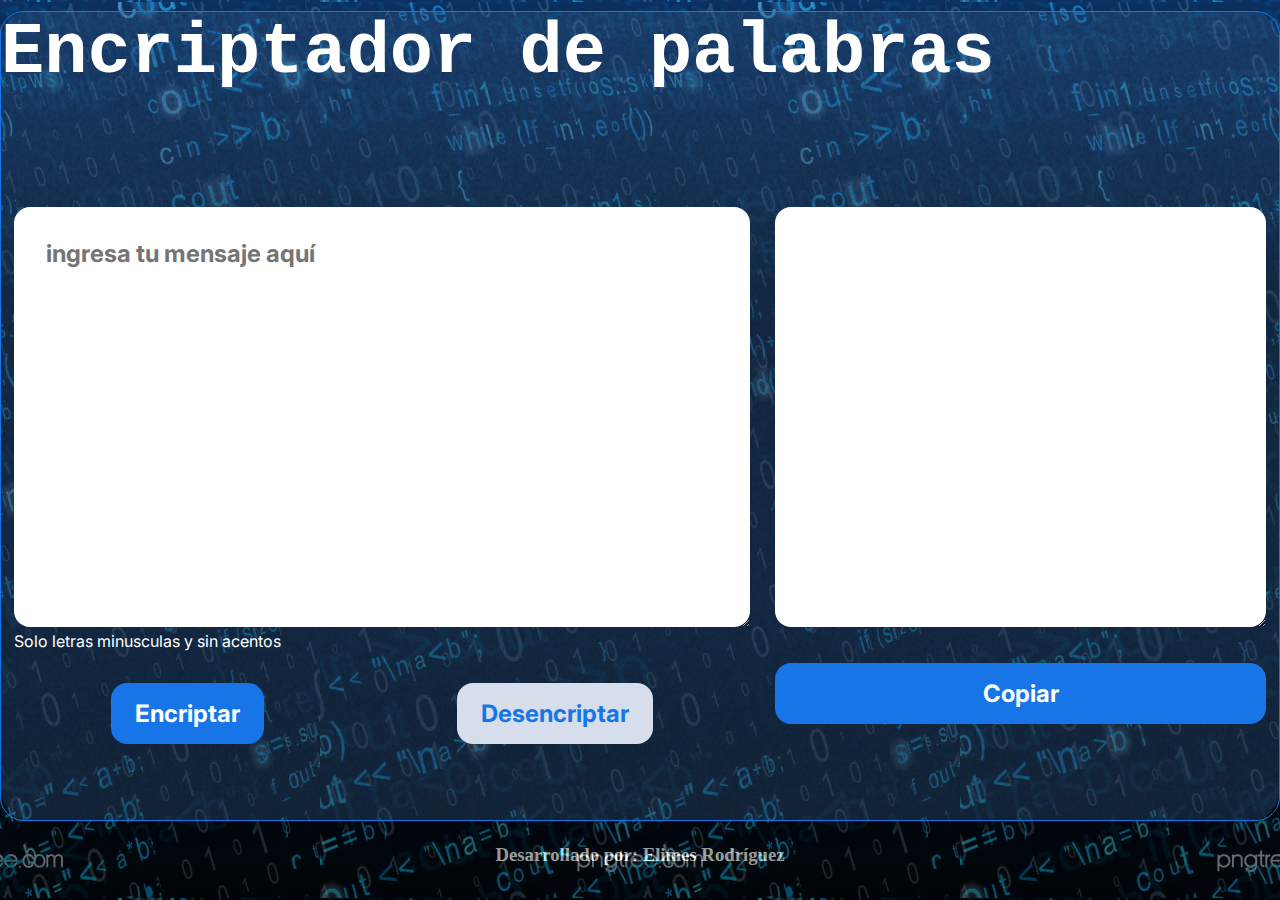
==== index.html @ 91e1f069 "primer commit" ====
<!DOCTYPE html>
<html lang="es">
  <head>
    <meta charset="UTF-8" />
        <link
      href="https://fonts.googleapis.com/css2?family=Chakra+Petch:wght@700&family=Inter:wght@400;700&display=swap"
      rel="stylesheet"
    />
    <link rel="stylesheet" href="style.css" />
    <title>Encriptador</title>
  </head>

  <body>
    <div class="contenedor_general">
      <div class="contenedor_titulo">
        <h1 id="titulo">Encriptador de palabras</h1>
      </div>

      <div class="contenedor_app">
        <div class="contenedor_entrada">

          <textarea type="text" class="contenedor_input" id="input_entrada" placeholder="ingresa tu mensaje aquí"></textarea>
        
          <p class="mensaje">Solo letras minusculas y sin acentos</p>

          <div class="contenedor_botones">
            <div id="contenedor_boton_1">
              <button class="contenedor_boton" onclick="encripta()" type="button">Encriptar</button>
            </div>
            <div id="contenedor_boton_2">
              <button class="contenedor_boton_desencripta" type="button" onclick="desencripta()">Desencriptar</button>
            </div>
          </div>
        
        </div>
        <div class="contenedor_salida" id="miDiv">
          <textarea type="text" class="contenedor_input" id="input_salida" ></textarea>
          <p class="mensaje_salida"></p>
          <div id="contenedor_boton_3">
            <button class="contenedor_boton" onclick="seleccionarTexto()" type="button">Copiar</button>
          </div>
        </div>
      </div>

    </div>
    <footer class="pie_pagina">
      <h3>Desarrollado por: Elimes Rodríguez</h3>
    </footer>



    <script src="app.js"></script>
  </body>
</html>
---- style.css ----
* {
    box-sizing: border-box;
    margin: 0;
    padding: 0;
    color: white;
}

body {
    background: linear-gradient(#1354A5 0%, #041832 33.33%, #041832 66.67%, #01080E 100%);
    height: 100vh;
    display: flex;
    align-items: center;
    justify-content: center;
    flex-direction: row;
    flex-wrap: wrap;
}


body::before {
    background-image: url("img/otra.jpg");
    background-repeat: repeat;
    background-position: center;
    content: "";
    display: block;
    position: absolute;
    width: 100%;
    height: 100%;
    opacity: 0.4;
}

.contenedor_general {
    width: 100%;
    height: 90%;
    display: flex;
    flex-direction: row;
    flex-wrap: wrap;
    border-radius: 24px;
    border: 1px solid #1875E8;
    box-shadow: 4px 4px 20px 0px rgba(1, 8, 14, 0.15);
    background-image: url("img/Ruido.png");
    background-size: 100% 100%;
    position: relative;
}

.contenedor_titulo {
    display:flex;
    height: 10%;
    
}

.contenedor_app {
    display: flex;
    flex-direction:row;
    height: 65%;
    width: 100%;
    justify-content: center;

}
.contenedor_entrada {
    width: 120%;
    height: 100%;
    margin: 1%;
}
.contenedor_salida {
    width: 80%;
    height: 100%;
    margin: 1%;
}

.contenedor_input {
    height: 80%;
    border-radius: 16px;
    background-color: #FFF;
    border: none;
    color: #1875E8;
    padding: 2rem;
    font-size: 24px;
    font-weight: 700;
    font-family: 'Inter', sans-serif;
}

#input_entrada {
    width: 100%;
}

#input_salida {
    width: 100%;
}

.contenedor_botones {
    width: 100%;
    display:flex;
    justify-content: space-around;

}

.contenedor_boton {
    border-radius: 16px;
    background: #1875E8;
    padding: 16px 24px;
    width: 100%;
    font-size: 24px;
    font-weight: 700;
    border: none;
    margin-top: 2rem;
}

.contenedor_boton_desencripta{
    border-radius: 16px;
    background: #d5deea;
    color: #1875E8;
    padding: 16px 24px;
    width: 100%;
    font-size: 24px;
    font-weight: 700;
    border: none;
    margin-top: 2rem;
}

h1 {
    font-family:'Courier New', Courier, monospace, sans-serif;
    font-size: 72px;
}

p,
button {
    font-family: 'Inter', sans-serif;
}

.texto__parrafo {
    font-size: 32px;
    font-weight: 400;
}

.pie_pagina {
    height: 5%;
    justify-content:center;
    color: aqua;
    margin: 0;
    padding: 0;
}
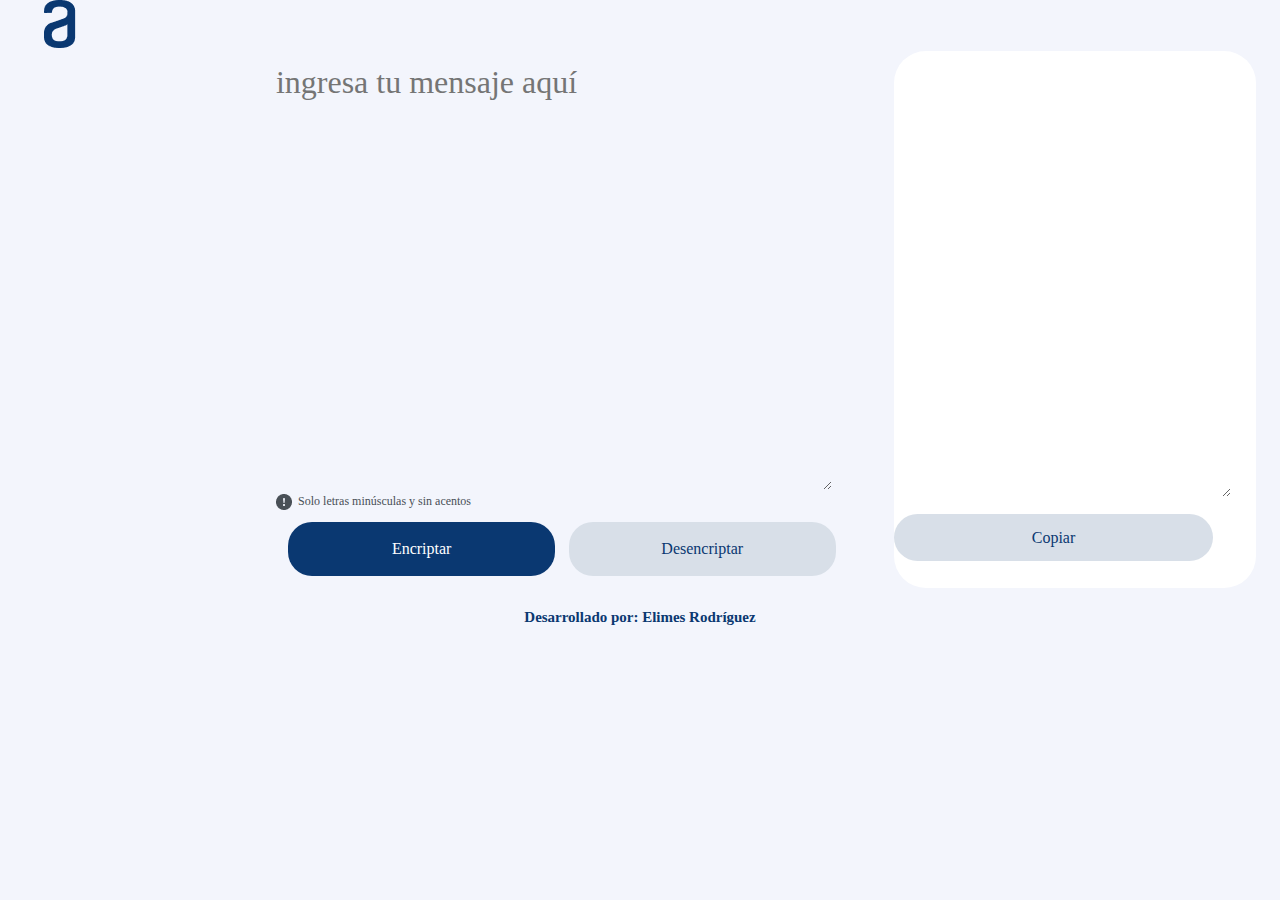
==== commit b3ddc232: "actualiza html y css" ====
--- a/index.html
+++ b/index.html
@@ -2,53 +2,86 @@
 <html lang="es">
   <head>
     <meta charset="UTF-8" />
-        <link
+    <link
       href="https://fonts.googleapis.com/css2?family=Chakra+Petch:wght@700&family=Inter:wght@400;700&display=swap"
       rel="stylesheet"
     />
-    <link rel="stylesheet" href="style.css" />
+    <link rel="stylesheet" href="/style/style.css" />
     <title>Encriptador</title>
   </head>
+  <body>
+    <header class="encabezado"></header>
 
-  <body>
-    <div class="contenedor_general">
-      <div class="contenedor_titulo">
-        <h1 id="titulo">Encriptador de palabras</h1>
+    <main class="contenedor">
+      <div class="contenedor__logo">
+        <img src="/assets/Logo.png" />
       </div>
 
-      <div class="contenedor_app">
-        <div class="contenedor_entrada">
+      <section class="contenedor__entrada">
+        <!--
+        <input
+          id="input_entrada"
+          class="contenedor__entrada__texto"
+          placeholder="Ingrese el texto aquí"
+        >
+      </input>
+-->
+        <textarea
+          type="text"
+          id="input_entrada"
+          class="contenedor__entrada__texto"
+          placeholder="ingresa tu mensaje aquí"
+        ></textarea>
 
-          <textarea type="text" class="contenedor_input" id="input_entrada" placeholder="ingresa tu mensaje aquí"></textarea>
-        
-          <p class="mensaje">Solo letras minusculas y sin acentos</p>
+        <div class="contenedor__entrada__info">
+          <img src="/assets/bi_exclamation-circle-fill.png" />
+          <p>Solo letras minúsculas y sin acentos</p>
+        </div>
+        <div class="contenedor__entrada__botones">
+          <button onclick="encripta()" class="contenedor__entrada__boton1">
+            Encriptar
+          </button>
+          <button onclick="desencripta()" class="contenedor__entrada__boton2">
+            Desencriptar
+          </button>
+        </div>
+      </section>
 
-          <div class="contenedor_botones">
-            <div id="contenedor_boton_1">
-              <button class="contenedor_boton" onclick="encripta()" type="button">Encriptar</button>
-            </div>
-            <div id="contenedor_boton_2">
-              <button class="contenedor_boton_desencripta" type="button" onclick="desencripta()">Desencriptar</button>
-            </div>
-          </div>
-        
-        </div>
-        <div class="contenedor_salida" id="miDiv">
-          <textarea type="text" class="contenedor_input" id="input_salida" ></textarea>
-          <p class="mensaje_salida"></p>
-          <div id="contenedor_boton_3">
-            <button class="contenedor_boton" onclick="seleccionarTexto()" type="button">Copiar</button>
+      <div class="contenedor__salida">
+        <!--
+        <div id="inicial">
+          <img class="contenedor__salida__imagen" src="/assets/Muñeco.png" />
+          <div class="contenedor__salida__mensajes">
+            <p class="contenedor__salida__mensaje1">
+              Ningún mensaje fue encontrado
+            </p>
+            <p class="contenedor__salida__mensaje2">
+              Ingresa el texto que desees encriptar o desencriptar.
+            </p>
           </div>
         </div>
+
+        -->
+        <div class="contenedor__salida" id="resto">
+          <textarea
+            type="text"
+            id="input_salida"
+            class="contenedor__salida__texto"
+          ></textarea>
+          <button
+            onclick="seleccionarTexto()"
+            class="contenedor__salida__boton"
+          >
+            Copiar
+          </button>
+        </div>
       </div>
+    </main>
 
-    </div>
     <footer class="pie_pagina">
       <h3>Desarrollado por: Elimes Rodríguez</h3>
     </footer>
 
-
-
     <script src="app.js"></script>
   </body>
 </html>
--- a/style/style.css
+++ b/style/style.css
@@ -0,0 +1,175 @@
+@import url('https://fonts.googleapis.com/css2?family=Inter:wght@100..900&display=swap');
+
+:root {
+    --color-primario : #F3F5FC;
+    --color-secundario : #0A3871;
+    --color-terciario : #FFF;
+    --color-cuaternario : #495057;
+    --color-quintario : #D8DFE8;
+    --color-tex: #343A40;
+
+
+    --fuente-primaria : font-family: "Inter", sans-serif;
+
+}
+
+* {
+    margin: 0;
+    padding: 0;
+}
+
+
+body {
+    background-color:var(--color-primario);
+    color: var(--color-secundario);
+    box-sizing: border-box;
+    margin: 0;
+    padding: 0;
+    height: 596px;
+    
+}
+
+.contenedor {
+    display: flex;
+    width: 100%;
+    height: 100%;
+
+}
+ 
+.contenedor__logo {
+    width: 22.33%;
+}
+
+.contenedor__entrada {
+    margin-top: 5%;
+    width: 50%;
+    border: none;
+}
+
+.contenedor__entrada__texto {
+    border: none;
+    background-color: var(--color-primario);
+    width: 90%;
+    height: 80%;
+    font-family: var(--fuente-primaria);
+    font-size: 2rem; 
+    color: var(--color-secundario);
+}
+
+.contenedor__entrada__info {
+    display: flex;
+    align-items: center;
+    font-family: var(--fuente-primaria);
+    font-size: 0.75rem;
+    color:  var(--color-cuaternario);
+    gap: 1%;
+}
+
+.contenedor__entrada__botones {
+    display: flex;
+    gap: 2.3%;
+    margin: 2%;
+
+}
+
+.contenedor__entrada__boton1{
+    width: 45%;
+    padding: 3%;
+    border-radius: 24px;
+    border: none;
+    background-color: var(--color-secundario);
+    color: var(--color-terciario);
+    font-family: var(--fuente-primaria);
+    font-size: 1rem;
+}
+
+.contenedor__entrada__boton2{
+    width: 45%;
+    padding: 3%;
+    border-radius: 24px;
+    background-color: var(--color-quintario);
+    color: var(--color-secundario);
+    font-family: var(--fuente-primaria);
+    font-size: 1rem;
+    border: 1px;
+    border-color: var(--color-secundario);
+}
+.contenedor__salida{
+    height: 90%;
+    margin-right: 1.9%;
+    margin-top: 4%;
+    margin-bottom: 4%;
+    background-color: var(--color-terciario);
+    border-radius: 32px;
+    display: flex;
+    flex-direction: column;
+    justify-content: space-around;
+
+}
+
+.contenedor__salida__imagen{
+    width: 90%;
+
+}
+
+.contenedor__salida__texto{
+    border: none;
+    width: 90%;
+    height: 90%;
+    font-family: var(--fuente-primaria);
+    font-size: 2rem; 
+    color: var(--color-secundario);
+    justify-content: center;
+    margin: 5%;
+}
+
+.contenedor__salida__mensajes {
+    display: flex;
+    width: 80%;
+    flex-direction: column;
+    align-content: center;
+    justify-content: center;
+    gap: 1%;
+}
+
+.contenedor__salida__mensaje1{
+    font-family: var(--fuente-primaria);
+    font-weight: 700;
+    font-size: 1.5;
+    color: var(--color-tex);
+    padding: 2%;
+
+}
+
+.contenedor__salida__mensaje2{
+    font-family: var(--fuente-primaria);
+    font-weight: 400;
+    font-size: 1;
+    color: var(--color-tex);
+    padding: 2%;
+
+
+}
+.contenedor__salida__boton{
+    width: 90%;
+    padding: 4%;
+    border-radius: 24px;
+    background-color: var(--color-quintario);
+    color: var(--color-secundario);
+    font-family: var(--fuente-primaria);
+    font-size: 1rem;
+    border: 1px;
+}
+
+/*
+#inicial, #resto {
+    display: none;
+}
+*/
+footer {
+    display: flex;
+    padding: 1%;
+    justify-content: center;
+    font-family: var(--fuente-primaria);
+    font-size: .8rem;
+}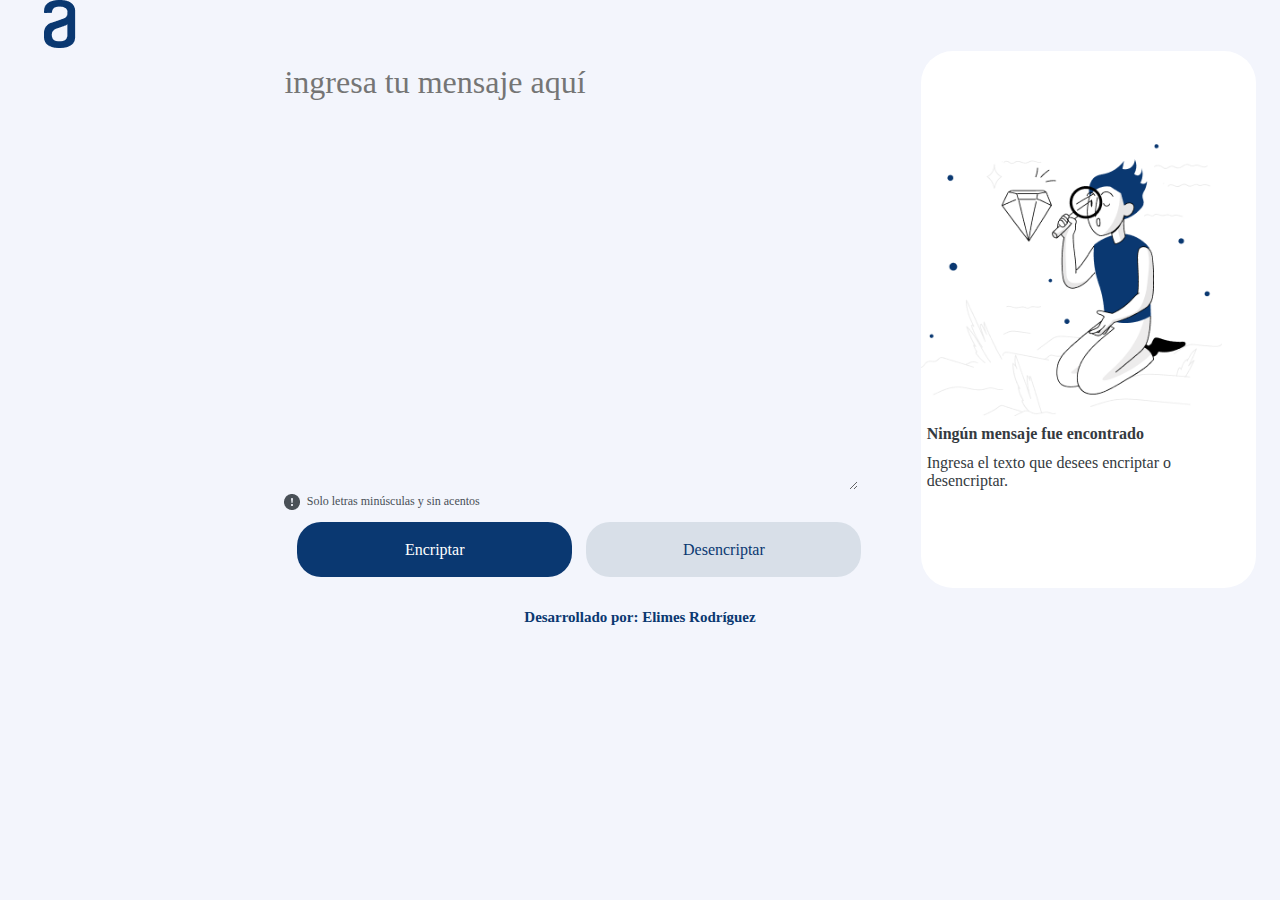
==== commit e5182796: "Alterna cuadro salida" ====
--- a/index.html
+++ b/index.html
@@ -31,6 +31,7 @@
           id="input_entrada"
           class="contenedor__entrada__texto"
           placeholder="ingresa tu mensaje aquí"
+          oninput="toggleDivs()"
         ></textarea>
 
         <div class="contenedor__entrada__info">
@@ -48,7 +49,7 @@
       </section>
 
       <div class="contenedor__salida">
-        <!--
+
         <div id="inicial">
           <img class="contenedor__salida__imagen" src="/assets/Muñeco.png" />
           <div class="contenedor__salida__mensajes">
@@ -61,7 +62,6 @@
           </div>
         </div>
 
-        -->
         <div class="contenedor__salida" id="resto">
           <textarea
             type="text"
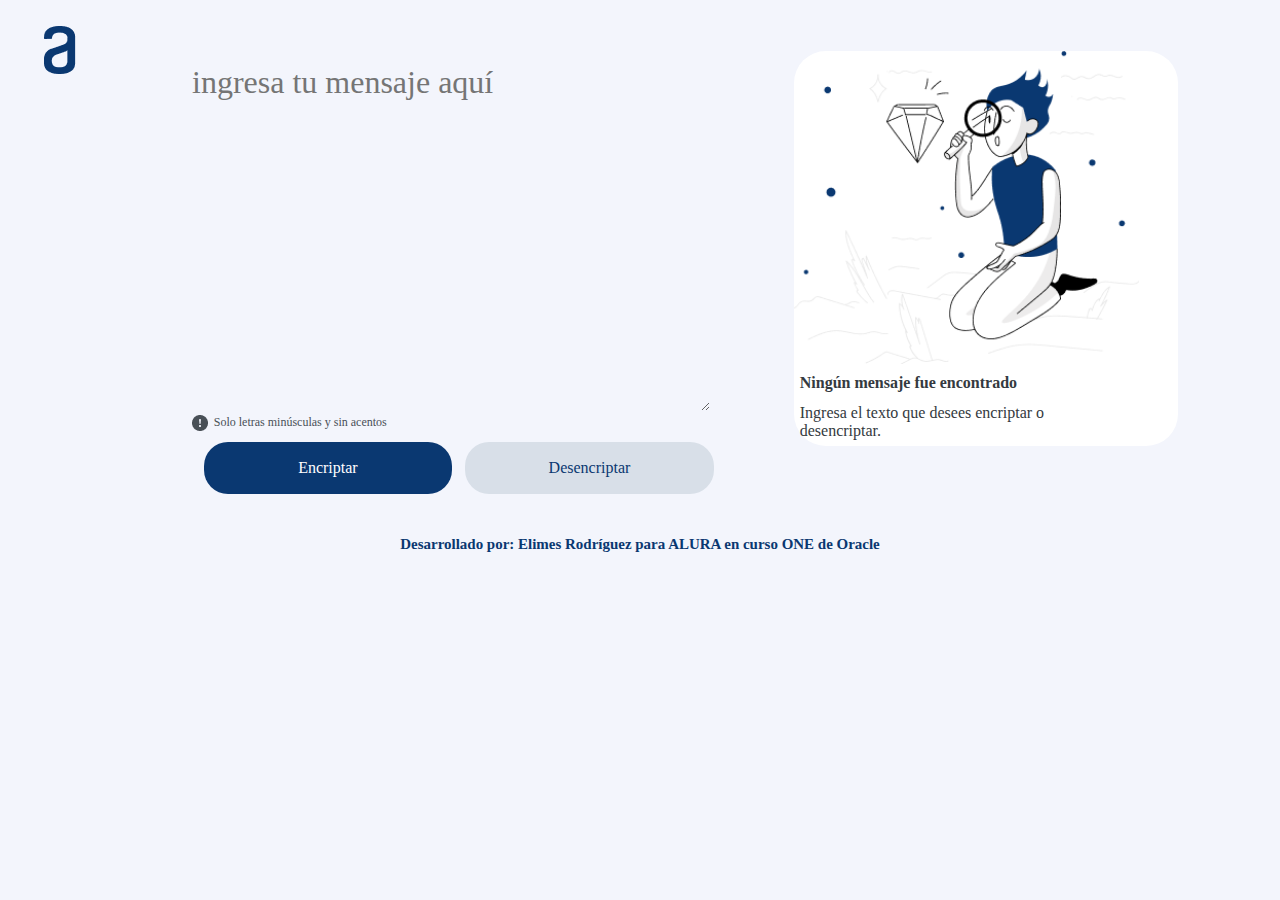
==== commit 14a7967e: "agrega responsividad" ====
--- a/index.html
+++ b/index.html
@@ -18,14 +18,6 @@
       </div>
 
       <section class="contenedor__entrada">
-        <!--
-        <input
-          id="input_entrada"
-          class="contenedor__entrada__texto"
-          placeholder="Ingrese el texto aquí"
-        >
-      </input>
--->
         <textarea
           type="text"
           id="input_entrada"
@@ -47,10 +39,9 @@
           </button>
         </div>
       </section>
-
-      <div class="contenedor__salida">
-
-        <div id="inicial">
+      <!--
+      <section class="contenedor__salida">
+        <div class="contenedor__salida2" id="inicial">
           <img class="contenedor__salida__imagen" src="/assets/Muñeco.png" />
           <div class="contenedor__salida__mensajes">
             <p class="contenedor__salida__mensaje1">
@@ -62,7 +53,36 @@
           </div>
         </div>
 
-        <div class="contenedor__salida" id="resto">
+        <div class="contenedor__salida2" id="resto">
+          <input
+            type="text"
+            id="input_salida"
+            class="contenedor__salida__texto"
+          ></input>
+          <button
+            onclick="seleccionarTexto()"
+            class="contenedor__salida__boton"
+          >
+            Copiar
+          </button>
+        </div>
+      </section>
+-->
+      <!--de chat gpt-->
+      <section class="contenedor__salida">
+        <div class="contenedor__salida2" id="inicial">
+          <img class="contenedor__salida__imagen" src="/assets/Muñeco.png" />
+          <div class="contenedor__salida__mensajes">
+            <p class="contenedor__salida__mensaje1">
+              Ningún mensaje fue encontrado
+            </p>
+            <p class="contenedor__salida__mensaje2">
+              Ingresa el texto que desees encriptar o desencriptar.
+            </p>
+          </div>
+        </div>
+
+        <div class="contenedor__salida2" id="resto">
           <textarea
             type="text"
             id="input_salida"
@@ -75,11 +95,15 @@
             Copiar
           </button>
         </div>
-      </div>
+      </section>
+
+      <!--fin de chat GPT-->
     </main>
 
     <footer class="pie_pagina">
-      <h3>Desarrollado por: Elimes Rodríguez</h3>
+      <h3>
+        Desarrollado por: Elimes Rodríguez para ALURA en curso ONE de Oracle
+      </h3>
     </footer>
 
     <script src="app.js"></script>
--- a/style/style.css
+++ b/style/style.css
@@ -1,15 +1,13 @@
 @import url('https://fonts.googleapis.com/css2?family=Inter:wght@100..900&display=swap');
 
 :root {
-    --color-primario : #F3F5FC;
-    --color-secundario : #0A3871;
-    --color-terciario : #FFF;
-    --color-cuaternario : #495057;
-    --color-quintario : #D8DFE8;
+    --color-primario: #F3F5FC;
+    --color-secundario: #0A3871;
+    --color-terciario: #FFF;
+    --color-cuaternario: #495057;
+    --color-quintario: #D8DFE8;
     --color-tex: #343A40;
-
-
-    --fuente-primaria : font-family: "Inter", sans-serif;
+    --fuente-primaria: font-family: "Inter", sans-serif;
 
 }
 
@@ -20,13 +18,13 @@
 
 
 body {
-    background-color:var(--color-primario);
+    background-color: var(--color-primario);
     color: var(--color-secundario);
     box-sizing: border-box;
     margin: 0;
     padding: 0;
-    height: 596px;
-    
+    min-height: 100vh;
+
 }
 
 .contenedor {
@@ -35,14 +33,16 @@
     height: 100%;
 
 }
- 
+
 .contenedor__logo {
-    width: 22.33%;
+    padding-top: 2%;
+    width: 15%;
 }
 
 .contenedor__entrada {
     margin-top: 5%;
-    width: 50%;
+    width: 45%;
+    
     border: none;
 }
 
@@ -52,7 +52,7 @@
     width: 90%;
     height: 80%;
     font-family: var(--fuente-primaria);
-    font-size: 2rem; 
+    font-size: 2rem;
     color: var(--color-secundario);
 }
 
@@ -61,7 +61,7 @@
     align-items: center;
     font-family: var(--fuente-primaria);
     font-size: 0.75rem;
-    color:  var(--color-cuaternario);
+    color: var(--color-cuaternario);
     gap: 1%;
 }
 
@@ -72,7 +72,7 @@
 
 }
 
-.contenedor__entrada__boton1{
+.contenedor__entrada__boton1 {
     width: 45%;
     padding: 3%;
     border-radius: 24px;
@@ -83,7 +83,11 @@
     font-size: 1rem;
 }
 
-.contenedor__entrada__boton2{
+.contenedor__entrada__boton1:hover {
+    cursor: pointer;
+}
+
+.contenedor__entrada__boton2 {
     width: 45%;
     padding: 3%;
     border-radius: 24px;
@@ -94,33 +98,36 @@
     border: 1px;
     border-color: var(--color-secundario);
 }
-.contenedor__salida{
+
+.contenedor__entrada__boton1:hover {
+    cursor: pointer;
+}
+
+.contenedor__salida {
     height: 90%;
-    margin-right: 1.9%;
+    width: 30%;
+    margin-right: 0;
     margin-top: 4%;
     margin-bottom: 4%;
+    margin-left: 2%;
     background-color: var(--color-terciario);
     border-radius: 32px;
     display: flex;
     flex-direction: column;
-    justify-content: space-around;
-
-}
-
-.contenedor__salida__imagen{
-    width: 90%;
-
-}
-
-.contenedor__salida__texto{
-    border: none;
-    width: 90%;
-    height: 90%;
-    font-family: var(--fuente-primaria);
-    font-size: 2rem; 
-    color: var(--color-secundario);
-    justify-content: center;
-    margin: 5%;
+    align-content: center;
+    justify-content: center;
+}
+
+.contenedor__salida2{
+    width: 100%;
+    display: flex;
+    flex-direction: column;
+    align-content: center;
+    justify-content: center;
+}
+
+.contenedor__salida__imagen {
+    width: 90%;
 }
 
 .contenedor__salida__mensajes {
@@ -128,48 +135,85 @@
     width: 80%;
     flex-direction: column;
     align-content: center;
-    justify-content: center;
     gap: 1%;
 }
 
-.contenedor__salida__mensaje1{
+.contenedor__salida__mensaje1 {
     font-family: var(--fuente-primaria);
     font-weight: 700;
     font-size: 1.5;
     color: var(--color-tex);
     padding: 2%;
-
-}
-
-.contenedor__salida__mensaje2{
+}
+
+.contenedor__salida__mensaje2 {
     font-family: var(--fuente-primaria);
     font-weight: 400;
     font-size: 1;
     color: var(--color-tex);
     padding: 2%;
-
-
-}
-.contenedor__salida__boton{
+}
+
+.contenedor__salida__texto {
+    border: none;
+    width: 90%;
+    height: 80%;
+    font-family: var(--fuente-primaria);
+    font-size: 2rem;
+    color: var(--color-secundario);
+    display: flex;
+    justify-content: center;
+    margin: 5%;
+}
+
+.contenedor__salida__boton {
     width: 90%;
     padding: 4%;
+    margin-bottom: 2%;
+    border: solid 1px black;
+    /*border-color: var();*/
     border-radius: 24px;
-    background-color: var(--color-quintario);
+    background-color: var(--color-terciario);
     color: var(--color-secundario);
     font-family: var(--fuente-primaria);
     font-size: 1rem;
     border: 1px;
 }
 
-/*
-#inicial, #resto {
-    display: none;
-}
-*/
+.contenedor__salida__boton:hover {
+    cursor: pointer;
+}
+
 footer {
     display: flex;
-    padding: 1%;
+    padding: 3%;
     justify-content: center;
     font-family: var(--fuente-primaria);
     font-size: .8rem;
+}
+
+@media (max-width: 1200px) {
+    .contenedor {
+        flex-direction: column;
+    }
+
+    .contenedor__entrada {
+        width: 100%;
+        height: 40%;
+        margin-bottom: 10%;
+    }
+    .contenedor__salida {
+        width: 100%;
+        height: 40%;
+    }
+
+    .contenedor__salida__imagen {
+       visibility: hidden;
+    }
+}
+
+@media (max-width: 800px) {
+    .contenedor__entrada__botones {
+        flex-direction: column;
+    }
 }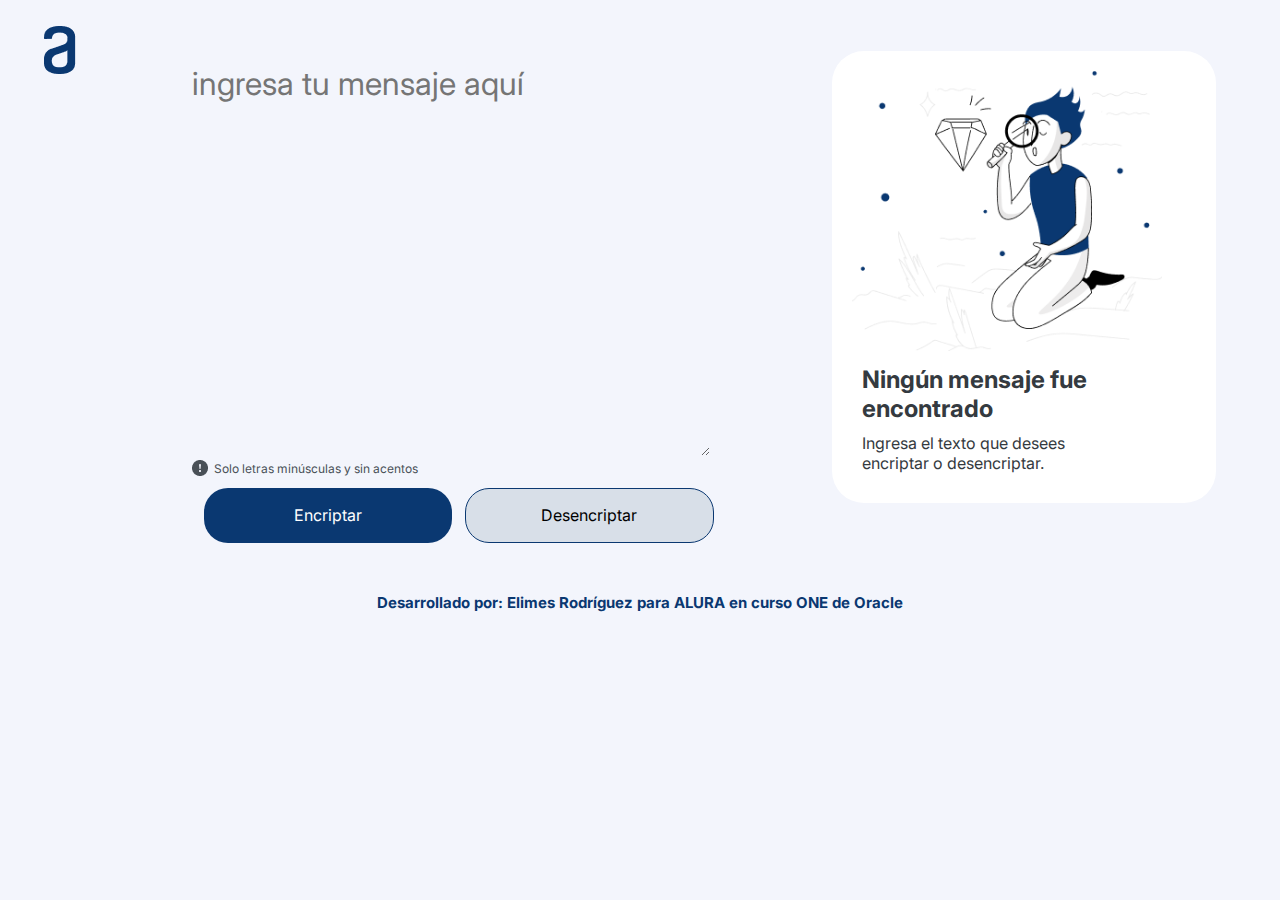
==== commit 7c8bf0ee: "Ajutar detalles finales" ====
--- a/index.html
+++ b/index.html
@@ -2,21 +2,16 @@
 <html lang="es">
   <head>
     <meta charset="UTF-8" />
-    <link
-      href="https://fonts.googleapis.com/css2?family=Chakra+Petch:wght@700&family=Inter:wght@400;700&display=swap"
-      rel="stylesheet"
-    />
+    <link href="https://fonts.googleapis.com/css2?family=Chakra+Petch:wght@700&family=Inter:wght@400;700&display=swap" rel="stylesheet" />
     <link rel="stylesheet" href="/style/style.css" />
     <title>Encriptador</title>
   </head>
   <body>
     <header class="encabezado"></header>
-
     <main class="contenedor">
       <div class="contenedor__logo">
         <img src="/assets/Logo.png" />
       </div>
-
       <section class="contenedor__entrada">
         <textarea
           type="text"
@@ -25,87 +20,32 @@
           placeholder="ingresa tu mensaje aquí"
           oninput="toggleDivs()"
         ></textarea>
-
         <div class="contenedor__entrada__info">
           <img src="/assets/bi_exclamation-circle-fill.png" />
           <p>Solo letras minúsculas y sin acentos</p>
         </div>
         <div class="contenedor__entrada__botones">
-          <button onclick="encripta()" class="contenedor__entrada__boton1">
-            Encriptar
-          </button>
-          <button onclick="desencripta()" class="contenedor__entrada__boton2">
-            Desencriptar
-          </button>
+          <button onclick="encripta()" class="contenedor__entrada__boton1">Encriptar</button>
+          <button onclick="desencripta()" class="contenedor__entrada__boton2">Desencriptar</button>
         </div>
       </section>
-      <!--
       <section class="contenedor__salida">
         <div class="contenedor__salida2" id="inicial">
           <img class="contenedor__salida__imagen" src="/assets/Muñeco.png" />
           <div class="contenedor__salida__mensajes">
-            <p class="contenedor__salida__mensaje1">
-              Ningún mensaje fue encontrado
-            </p>
-            <p class="contenedor__salida__mensaje2">
-              Ingresa el texto que desees encriptar o desencriptar.
-            </p>
+            <p class="contenedor__salida__mensaje1">Ningún mensaje fue encontrado</p>
+            <p class="contenedor__salida__mensaje2">Ingresa el texto que desees encriptar o desencriptar.</p>
           </div>
         </div>
-
         <div class="contenedor__salida2" id="resto">
-          <input
-            type="text"
-            id="input_salida"
-            class="contenedor__salida__texto"
-          ></input>
-          <button
-            onclick="seleccionarTexto()"
-            class="contenedor__salida__boton"
-          >
-            Copiar
-          </button>
+          <textarea id="input_salida" class="contenedor__salida__texto"></textarea>
+          <button onclick="seleccionarTexto()" class="contenedor__salida__boton">Copiar</button>
         </div>
       </section>
--->
-      <!--de chat gpt-->
-      <section class="contenedor__salida">
-        <div class="contenedor__salida2" id="inicial">
-          <img class="contenedor__salida__imagen" src="/assets/Muñeco.png" />
-          <div class="contenedor__salida__mensajes">
-            <p class="contenedor__salida__mensaje1">
-              Ningún mensaje fue encontrado
-            </p>
-            <p class="contenedor__salida__mensaje2">
-              Ingresa el texto que desees encriptar o desencriptar.
-            </p>
-          </div>
-        </div>
-
-        <div class="contenedor__salida2" id="resto">
-          <textarea
-            type="text"
-            id="input_salida"
-            class="contenedor__salida__texto"
-          ></textarea>
-          <button
-            onclick="seleccionarTexto()"
-            class="contenedor__salida__boton"
-          >
-            Copiar
-          </button>
-        </div>
-      </section>
-
-      <!--fin de chat GPT-->
     </main>
-
     <footer class="pie_pagina">
-      <h3>
-        Desarrollado por: Elimes Rodríguez para ALURA en curso ONE de Oracle
-      </h3>
+      <h3>Desarrollado por: Elimes Rodríguez para ALURA en curso ONE de Oracle</h3>
     </footer>
-
     <script src="app.js"></script>
   </body>
 </html>
--- a/style/style.css
+++ b/style/style.css
@@ -7,31 +7,26 @@
     --color-cuaternario: #495057;
     --color-quintario: #D8DFE8;
     --color-tex: #343A40;
-    --fuente-primaria: font-family: "Inter", sans-serif;
-
+    --fuente-primaria: 'Inter', sans-serif;
 }
 
 * {
     margin: 0;
     padding: 0;
-}
-
+    box-sizing: border-box;
+}
 
 body {
     background-color: var(--color-primario);
     color: var(--color-secundario);
-    box-sizing: border-box;
-    margin: 0;
-    padding: 0;
+    font-family: var(--fuente-primaria);
     min-height: 100vh;
-
 }
 
 .contenedor {
     display: flex;
     width: 100%;
     height: 100%;
-
 }
 
 .contenedor__logo {
@@ -41,9 +36,7 @@
 
 .contenedor__entrada {
     margin-top: 5%;
-    width: 45%;
-    
-    border: none;
+    width: 45%; 
 }
 
 .contenedor__entrada__texto {
@@ -69,61 +62,50 @@
     display: flex;
     gap: 2.3%;
     margin: 2%;
-
-}
-
-.contenedor__entrada__boton1 {
+}
+
+.contenedor__entrada__boton1,
+.contenedor__entrada__boton2 {
     width: 45%;
     padding: 3%;
     border-radius: 24px;
     border: none;
+    font-family: var(--fuente-primaria);
+    font-size: 1rem;
+    cursor: pointer;
+}
+
+.contenedor__entrada__boton1 {
     background-color: var(--color-secundario);
     color: var(--color-terciario);
-    font-family: var(--fuente-primaria);
-    font-size: 1rem;
-}
-
-.contenedor__entrada__boton1:hover {
-    cursor: pointer;
 }
 
 .contenedor__entrada__boton2 {
-    width: 45%;
-    padding: 3%;
-    border-radius: 24px;
     background-color: var(--color-quintario);
-    color: var(--color-secundario);
-    font-family: var(--fuente-primaria);
-    font-size: 1rem;
-    border: 1px;
-    border-color: var(--color-secundario);
-}
-
-.contenedor__entrada__boton1:hover {
-    cursor: pointer;
+    color: var (--color-secundario);
+    border: 1px solid var(--color-secundario);
 }
 
 .contenedor__salida {
-    height: 90%;
     width: 30%;
-    margin-right: 0;
-    margin-top: 4%;
-    margin-bottom: 4%;
-    margin-left: 2%;
+    margin: 4% auto;
     background-color: var(--color-terciario);
     border-radius: 32px;
     display: flex;
     flex-direction: column;
-    align-content: center;
+    align-items: center;
     justify-content: center;
-}
-
-.contenedor__salida2{
+    padding: 20px;
+    gap: 20px;
+}
+
+.contenedor__salida2 {
     width: 100%;
     display: flex;
     flex-direction: column;
-    align-content: center;
+    align-items: center;
     justify-content: center;
+    gap: 20px;
 }
 
 .contenedor__salida__imagen {
@@ -131,56 +113,50 @@
 }
 
 .contenedor__salida__mensajes {
-    display: flex;
     width: 80%;
+    display: flex;
     flex-direction: column;
-    align-content: center;
-    gap: 1%;
+    align-items: center;
+    gap: 10px;
+    padding: 10px;
+}
+
+.contenedor__salida__mensaje1,
+.contenedor__salida__mensaje2 {
+    font-family: var(--fuente-primaria);
+    color: var(--color-tex);
 }
 
 .contenedor__salida__mensaje1 {
-    font-family: var(--fuente-primaria);
     font-weight: 700;
-    font-size: 1.5;
-    color: var(--color-tex);
-    padding: 2%;
+    font-size: 1.5rem;
 }
 
 .contenedor__salida__mensaje2 {
-    font-family: var(--fuente-primaria);
     font-weight: 400;
-    font-size: 1;
-    color: var(--color-tex);
-    padding: 2%;
+    font-size: 1rem;
 }
 
 .contenedor__salida__texto {
+    width: 90%;
+    height: 150px;
+    font-family: var(--fuente-primaria);
+    font-size: 1rem;
+    color: var(--color-secundario);
     border: none;
-    width: 90%;
-    height: 80%;
-    font-family: var(--fuente-primaria);
-    font-size: 2rem;
-    color: var(--color-secundario);
-    display: flex;
-    justify-content: center;
-    margin: 5%;
+    border-radius: 8px;
+    padding: 10px;
 }
 
 .contenedor__salida__boton {
     width: 90%;
-    padding: 4%;
-    margin-bottom: 2%;
-    border: solid 1px black;
-    /*border-color: var();*/
+    padding: 10px;
+    border: 1px solid var(--color-secundario);
     border-radius: 24px;
     background-color: var(--color-terciario);
     color: var(--color-secundario);
     font-family: var(--fuente-primaria);
     font-size: 1rem;
-    border: 1px;
-}
-
-.contenedor__salida__boton:hover {
     cursor: pointer;
 }
 
@@ -191,6 +167,8 @@
     font-family: var(--fuente-primaria);
     font-size: .8rem;
 }
+
+/* Media Queries para cambios responsivos */
 
 @media (max-width: 1200px) {
     .contenedor {
@@ -199,21 +177,28 @@
 
     .contenedor__entrada {
         width: 100%;
-        height: 40%;
         margin-bottom: 10%;
     }
+
     .contenedor__salida {
         width: 100%;
-        height: 40%;
-    }
-
-    .contenedor__salida__imagen {
-       visibility: hidden;
+        margin-bottom: 10%;
+    }
+    .contenedor__salida__boton {
+        padding: 2.5%;
+
     }
 }
 
 @media (max-width: 800px) {
     .contenedor__entrada__botones {
         flex-direction: column;
-    }
-}+        align-items: center;
+        gap: 10px;
+    }
+
+    .contenedor__entrada__boton1,
+    .contenedor__entrada__boton2 {
+        width: 90%;
+    }
+}
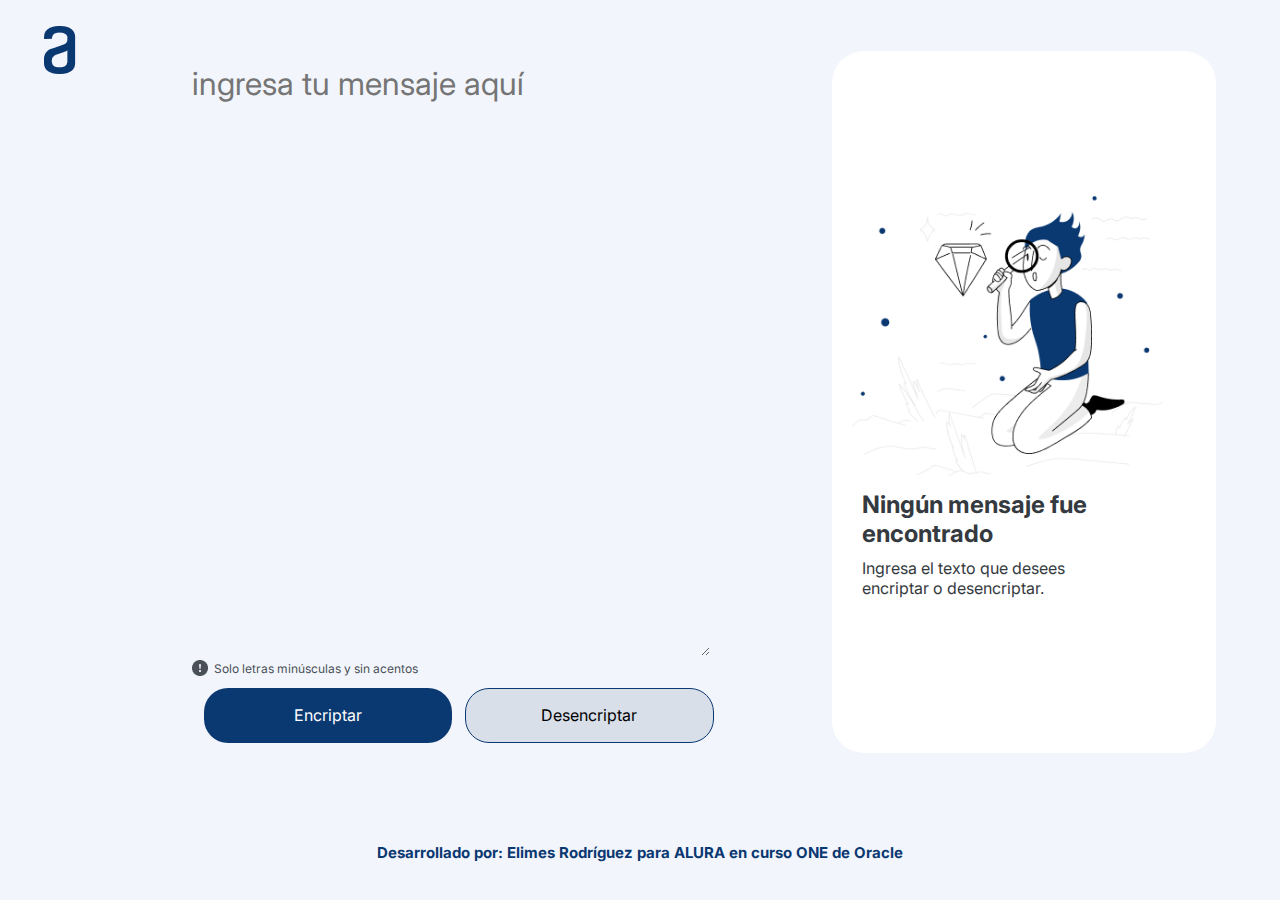
==== commit 18e5e775: "cambia style.css para enmaracar en toda la pantalla" ====
--- a/index.html
+++ b/index.html
@@ -7,7 +7,8 @@
     <title>Encriptador</title>
   </head>
   <body>
-    <header class="encabezado"></header>
+    <div class="container">
+      <header class="encabezado"></header>
     <main class="contenedor">
       <div class="contenedor__logo">
         <img src="/assets/Logo.png" />
@@ -46,6 +47,8 @@
     <footer class="pie_pagina">
       <h3>Desarrollado por: Elimes Rodríguez para ALURA en curso ONE de Oracle</h3>
     </footer>
+    </div>
+    
     <script src="app.js"></script>
   </body>
 </html>
--- a/style/style.css
+++ b/style/style.css
@@ -16,7 +16,15 @@
     box-sizing: border-box;
 }
 
+.container {
+    min-height: 100dvh;
+    display: grid;
+    grid-template-rows: auto 1fr auto;
+}
+
 body {
+    margin: 0;
+    padding: 0;
     background-color: var(--color-primario);
     color: var(--color-secundario);
     font-family: var(--fuente-primaria);
